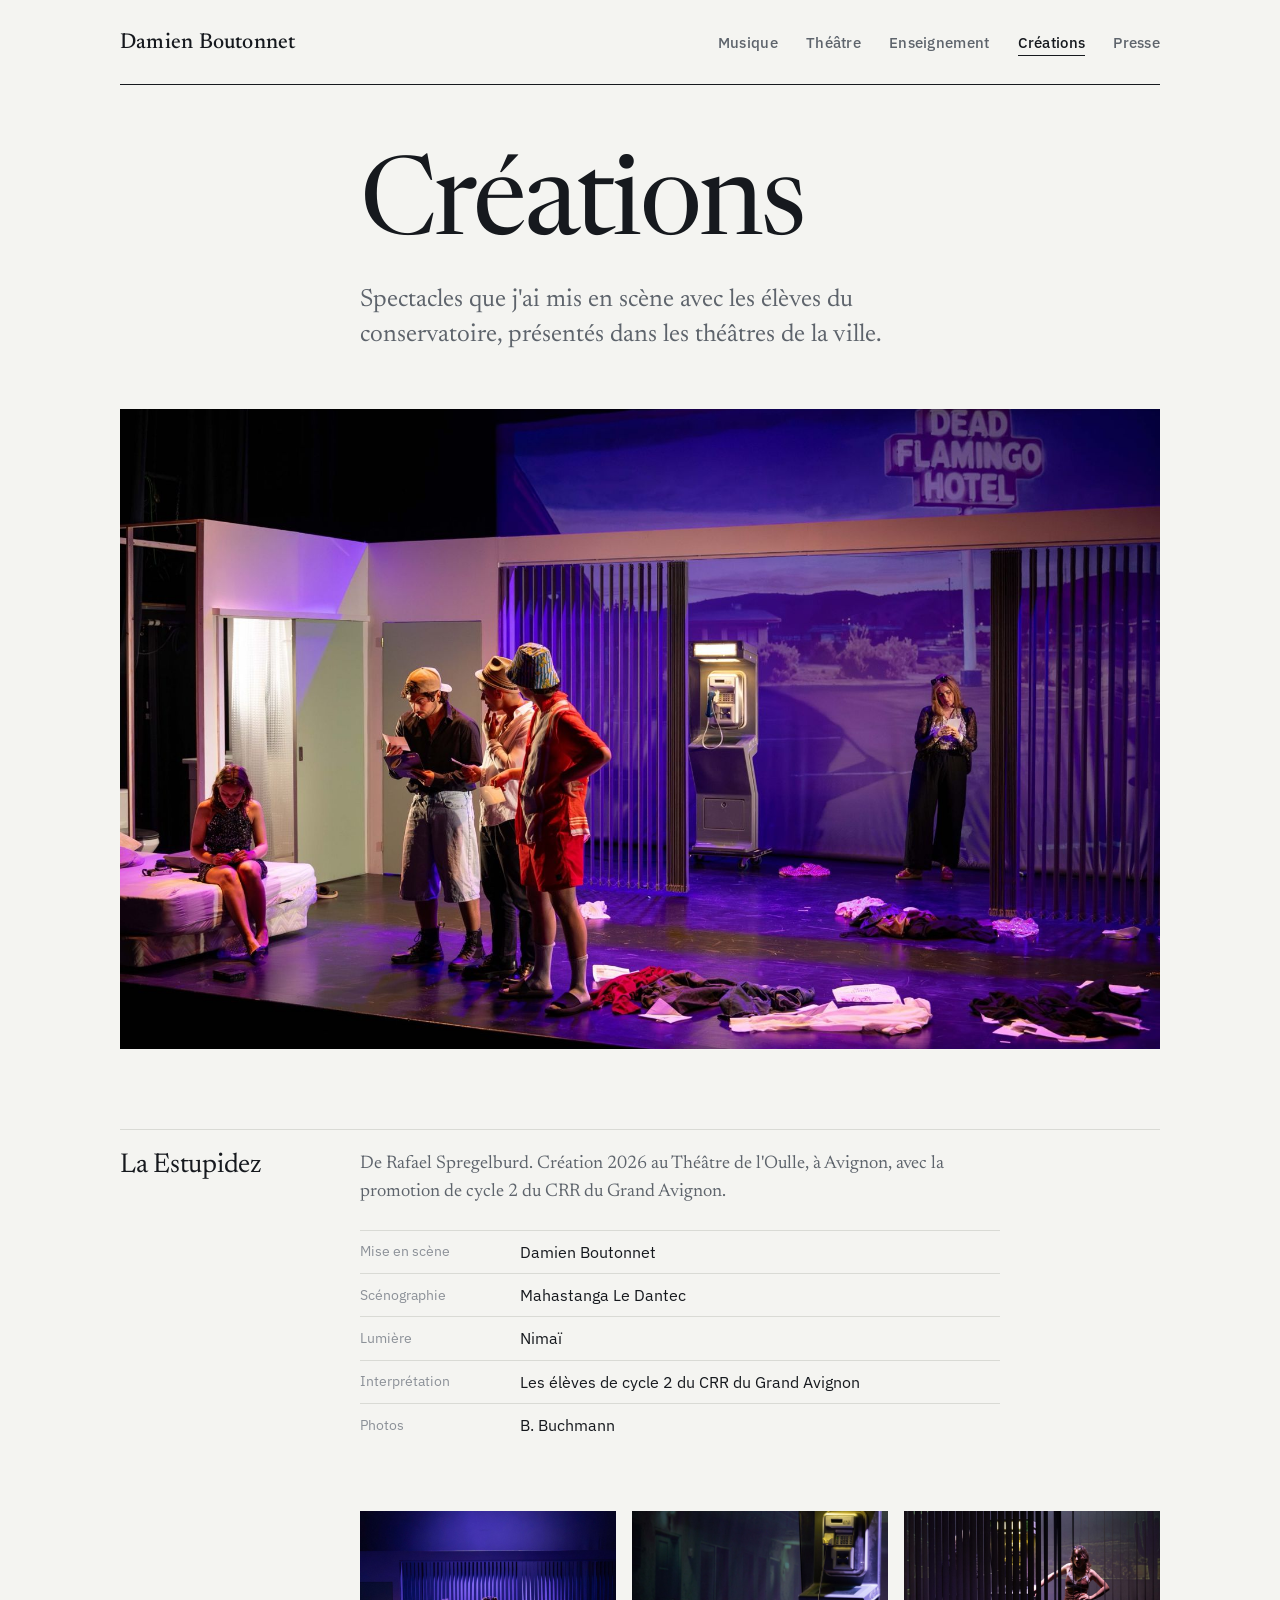
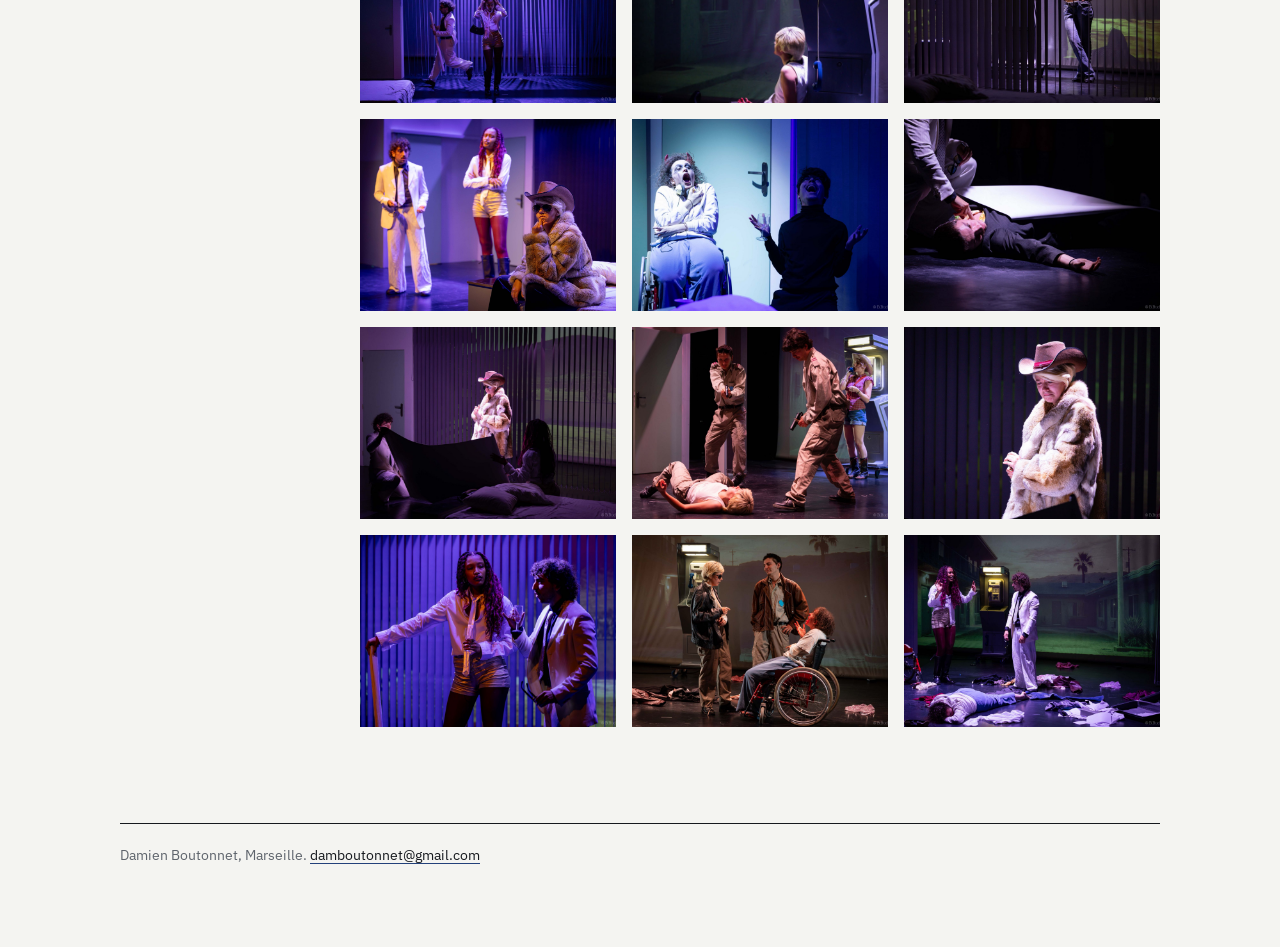
==== creations.html @ 3c7b3a4e "Page Créations : La Estupidez (Théâtre de l'Oulle, 2026) Co-Authored-By: Claude Opus 5.5 <noreply@an" ====
<!doctype html>
<html lang="fr">
<head>
<meta charset="utf-8">
<meta name="viewport" content="width=device-width, initial-scale=1">
<title>Créations | Damien Boutonnet</title>
<meta name="description" content="Mises en scène avec les élèves du CRR du Grand Avignon : La Estupidez de Rafael Spregelburd, Théâtre de l'Oulle, Avignon, 2026.">
<link rel="preconnect" href="https://fonts.googleapis.com">
<link rel="preconnect" href="https://fonts.gstatic.com" crossorigin>
<link href="https://fonts.googleapis.com/css2?family=Newsreader:opsz,wght@6..72,400;6..72,500&family=IBM+Plex+Sans:wght@400;500;600&display=swap" rel="stylesheet">
<link rel="stylesheet" href="style.css?v=3">
</head>
<body>
<main class="page">

<nav class="nav" aria-label="Menu principal">
  <a class="home" href="./">Damien Boutonnet</a>
  <ul>
    <li><a href="./">Musique</a></li>
    <li><a href="theatre.html">Théâtre</a></li>
    <li><a href="enseignant.html">Enseignement</a></li>
    <li><a href="creations.html" aria-current="page">Créations</a></li>
    <li><a href="presse.html">Presse</a></li>
  </ul>
</nav>

<h1 class="page-title">Créations</h1>
<p class="lede">Spectacles que j'ai mis en scène avec les élèves du conservatoire, présentés dans les théâtres de la ville.</p>
<figure class="hero"><img src="img/estupidez/motel.jpg" alt="La Estupidez : vue d'ensemble du décor, un motel avec l'enseigne Dead Flamingo Hotel, une cabine téléphonique et des stores."></figure>

<section aria-labelledby="estupidez">
  <h2 id="estupidez">La Estupidez</h2>
  <p class="section-note">De Rafael Spregelburd. Création 2026 au Théâtre de l'Oulle, à Avignon, avec la promotion de cycle 2 du CRR du Grand Avignon.</p>
  <dl class="credits-list">
    <div><dt>Mise en scène</dt><dd>Damien Boutonnet</dd></div>
    <div><dt>Scénographie</dt><dd>Mahastanga Le Dantec</dd></div>
    <div><dt>Lumière</dt><dd>Nimaï</dd></div>
    <div><dt>Interprétation</dt><dd>Les élèves de cycle 2 du CRR du Grand Avignon</dd></div>
    <div><dt>Photos</dt><dd>B. Buchmann</dd></div>
  </dl>
  <div class="gallery-natural three">
    <figure><img src="img/estupidez/stores-course.jpg" alt="L'homme en costume blanc traverse la scène en courant devant les stores, une jeune femme au centre." loading="lazy"></figure>
    <figure><img src="img/estupidez/cabine.jpg" alt="Un personnage blond assis au pied d'une cabine téléphonique éclairée." loading="lazy"></figure>
    <figure><img src="img/estupidez/stores.jpg" alt="Une jeune femme vue à travers des stores, devant une projection de désert." loading="lazy"></figure>
    <figure><img src="img/estupidez/trio-chapeau.jpg" alt="Trois personnages, au premier plan une femme en manteau de fourrure et chapeau de cowboy." loading="lazy"></figure>
    <figure><img src="img/estupidez/cri.jpg" alt="Une comédienne crie dans un fauteuil roulant, un garçon rit à côté d'elle." loading="lazy"></figure>
    <figure><img src="img/estupidez/sol.jpg" alt="Un homme allongé au sol sous un rayon de lumière." loading="lazy"></figure>
    <figure><img src="img/estupidez/drap.jpg" alt="Deux comédiens tendent un drap noir devant le personnage en manteau de fourrure." loading="lazy"></figure>
    <figure><img src="img/estupidez/armes.jpg" alt="Deux policiers braquent une arme, au fond une jeune femme téléphone." loading="lazy"></figure>
    <figure><img src="img/estupidez/manteau.jpg" alt="Le personnage en manteau de fourrure et chapeau de cowboy, en larmes." loading="lazy"></figure>
    <figure><img src="img/estupidez/stores-duo.jpg" alt="Un duo, verres à la main, devant des stores éclairés en bleu." loading="lazy"></figure>
    <figure><img src="img/estupidez/fauteuil.jpg" alt="Trois personnages devant la cabine téléphonique, l'une en fauteuil roulant." loading="lazy"></figure>
    <figure><img src="img/estupidez/chaos.jpg" alt="Une dispute dans le décor du motel, vêtements éparpillés au sol." loading="lazy"></figure>
  </div>
</section>

<footer>
  <p>Damien Boutonnet, Marseille. <a href="mailto:damboutonnet@gmail.com">damboutonnet@gmail.com</a></p>
</footer>

</main>
</body>
</html>
---- style.css ----
/* Damien Boutonnet : version plus éditoriale */
:root {
  --paper: #f4f4f1;
  --ink: #16191e;
  --soft: #5e646c;
  --faint: #8c9198;
  --line: #d9dad5;
  --accent: #23417a;
  --serif: "Newsreader", "Iowan Old Style", Georgia, serif;
  --sans: "IBM Plex Sans", system-ui, sans-serif;
}
@media (prefers-color-scheme: dark) {
  :root:not([data-theme="light"]) {
    --paper: #14161a;
    --ink: #e9e8e4;
    --soft: #a3a7ad;
    --faint: #7b8087;
    --line: #2b2e34;
    --accent: #9db6e8;
  }
}
* { box-sizing: border-box; }
html { -webkit-text-size-adjust: 100%; }
body {
  margin: 0;
  background: var(--paper);
  color: var(--ink);
  font-family: var(--sans);
  font-size: 1rem;
  line-height: 1.65;
  font-feature-settings: "kern", "liga";
}
a { color: var(--ink); text-decoration-color: var(--accent); text-underline-offset: 0.22em; text-decoration-thickness: 1px; }
a:hover { color: var(--accent); }
a:focus-visible { outline: 2px solid var(--accent); outline-offset: 3px; }
.page { max-width: 68rem; margin: 0 auto; padding: 0 1.5rem 5rem; }

/* Menu : une ligne fine, le nom en capitales espacées */
.nav {
  display: flex; flex-wrap: wrap; align-items: baseline; gap: 0.4rem 2rem;
  padding: 1.6rem 0 1.4rem; margin-bottom: 4.5rem;
  border-bottom: 1px solid var(--ink);
}
.nav .home {
  margin-right: auto;
  font-family: var(--serif); font-size: 1.35rem; font-weight: 500; letter-spacing: 0.01em;
  text-decoration: none; color: var(--ink);
}
.nav ul { list-style: none; display: flex; flex-wrap: wrap; gap: 0.3rem 1.75rem; margin: 0; padding: 0; }
.nav ul a { text-decoration: none; color: var(--soft); font-size: 0.92rem; font-weight: 500; letter-spacing: 0.02em; }
.nav ul a:hover { color: var(--ink); }
.nav ul a[aria-current="page"] { color: var(--ink); border-bottom: 1px solid var(--ink); padding-bottom: 0.2rem; }

/* Titres de page : grand serif, interligne serré */
.page-title, .name {
  margin: 0;
  font-family: var(--serif); font-weight: 400;
  font-size: clamp(3.4rem, 9vw, 6.8rem); line-height: 0.95; letter-spacing: -0.025em;
}
.name span { display: block; }
.lede, .roles {
  margin: 1.5rem 0 0; max-width: 34rem;
  font-family: var(--serif); font-size: clamp(1.25rem, 2.4vw, 1.55rem); line-height: 1.4; font-weight: 400;
  color: var(--soft);
}
@media (min-width: 60rem) {
  .page-title, .lede { margin-left: 15rem; }
}

/* Photos : pleine largeur de colonne, légendes discrètes */
.hero { margin: 3.5rem 0 0; }
.hero img { display: block; width: 100%; height: auto; max-height: 40rem; object-fit: cover; }
section .hero { margin-top: 2.5rem; }

/* Sections : titre dans la marge gauche, contenu à droite */
section { margin-top: 5rem; padding-top: 1.25rem; border-top: 1px solid var(--line); }
@media (min-width: 60rem) {
  section { display: grid; grid-template-columns: 13rem minmax(0, 1fr); column-gap: 2rem; align-items: start; }
  section > * { grid-column: 2; }
  section > h2 { grid-column: 1; grid-row: 1 / span 40; position: sticky; top: 1.5rem; }
}
h2 {
  margin: 0 0 1.5rem;
  font-family: var(--serif); font-weight: 400; font-size: 1.7rem; line-height: 1.15; letter-spacing: -0.01em;
}
h3 { margin: 2.25rem 0 0.6rem; font-family: var(--serif); font-weight: 500; font-size: 1.35rem; line-height: 1.2; }

/* Chronologies */
.timeline { list-style: none; margin: 0; padding: 0; }
.timeline li { display: grid; grid-template-columns: 8rem minmax(0, 1fr); gap: 1.5rem; padding: 0.9rem 0; }
.timeline li + li { border-top: 1px solid var(--line); }
.when { font-size: 0.85rem; letter-spacing: 0.03em; color: var(--faint); font-feature-settings: "tnum"; padding-top: 0.15rem; }
.what strong { font-weight: 600; }
.what p { margin: 0.25rem 0 0; color: var(--soft); max-width: 40rem; }
@media (max-width: 36rem) { .timeline li { grid-template-columns: 1fr; gap: 0.1rem; } }

.plain { margin: 0; padding: 0; list-style: none; }
.plain li { padding: 0.7rem 0; border-top: 1px solid var(--line); }
.plain li:first-child { border-top: 0; }
.plain li p { margin: 0.2rem 0 0; color: var(--soft); }

.section-note { margin: 0 0 1.5rem; max-width: 40rem; color: var(--soft); font-family: var(--serif); font-size: 1.15rem; line-height: 1.5; }
.project { margin: 0 0 2rem; max-width: 40rem; }
.project h3 { margin-top: 0; }
.project p { margin: 0 0 0.75rem; }

.side-photo { margin: 0.5rem 0 2.5rem; }
.side-photo img { display: block; width: min(100%, 26rem); height: auto; }

.gallery, .gallery-natural { display: grid; grid-template-columns: 1fr 1fr; gap: 1rem; margin-top: 2rem; align-items: start; }
.gallery figure, .gallery-natural figure { margin: 0; }
.gallery img { display: block; width: 100%; height: auto; aspect-ratio: 4 / 5; object-fit: cover; }
.gallery-natural .wide { grid-column: 1 / -1; }
.gallery-natural img { display: block; width: 100%; height: auto; }
@media (min-width: 46rem) { .gallery-natural.three { grid-template-columns: repeat(3, 1fr); } }
.gallery-natural.three figure:not(.wide) img { aspect-ratio: 4 / 3; object-fit: cover; }
figcaption, .credit { margin-top: 0.4rem; font-size: 0.8rem; letter-spacing: 0.02em; color: var(--faint); }

/* Page Enseignement : en-tête avec portrait */
header { margin-bottom: 1rem; }
.head-grid { display: grid; gap: 2.5rem; }
@media (min-width: 52rem) { .head-grid { grid-template-columns: minmax(0, 1fr) 18rem; align-items: end; } }
.portrait { margin: 0; width: min(100%, 18rem); }
.portrait img { display: block; width: 100%; height: auto; aspect-ratio: 900 / 1348; object-fit: cover; filter: grayscale(1) contrast(1.05); }
.intro { margin-top: 3rem; max-width: 40rem; }
.intro p { margin: 0 0 1rem; }
@media (min-width: 60rem) { .intro, .titles { margin-left: 15rem; } }
.titles { list-style: none; margin: 2rem 0 0; padding: 1.25rem 0 0; border-top: 1px solid var(--ink); max-width: 40rem; }
.titles li { padding: 0.35rem 0; font-family: var(--serif); font-size: 1.15rem; line-height: 1.4; }
.titles strong { font-weight: 500; }

.guests { margin: 1rem 0 0; padding: 1.25rem 0 1.25rem 1.25rem; border-left: 1px solid var(--accent); max-width: 40rem; }
.guests p { margin: 0; }
.guests-note { margin-top: 0.75rem !important; color: var(--soft); }

/* Revue de presse */
.clip { margin: 1rem 0 0.25rem; }
.clip a { display: inline-block; }
.clip img { display: block; max-width: min(100%, 24rem); max-height: 30rem; width: auto; height: auto; background: #fff; box-shadow: 0 1px 0 var(--line), 0 12px 30px -18px rgba(0,0,0,0.35); }

footer { margin-top: 6rem; padding-top: 1.25rem; border-top: 1px solid var(--ink); font-size: 0.88rem; color: var(--soft); }
footer p { margin: 0; }
@media (min-width: 60rem) { .titles { margin-left: 15rem; } }

/* Fiche technique d'un spectacle */
.credits-list { margin: 0 0 2rem; padding: 0; max-width: 40rem; }
.credits-list div { display: grid; grid-template-columns: 9rem minmax(0, 1fr); gap: 1rem; padding: 0.5rem 0; border-top: 1px solid var(--line); }
.credits-list dt { color: var(--faint); font-size: 0.88rem; padding-top: 0.1rem; }
.credits-list dd { margin: 0; }
@media (max-width: 30rem) { .credits-list div { grid-template-columns: 1fr; gap: 0; } }
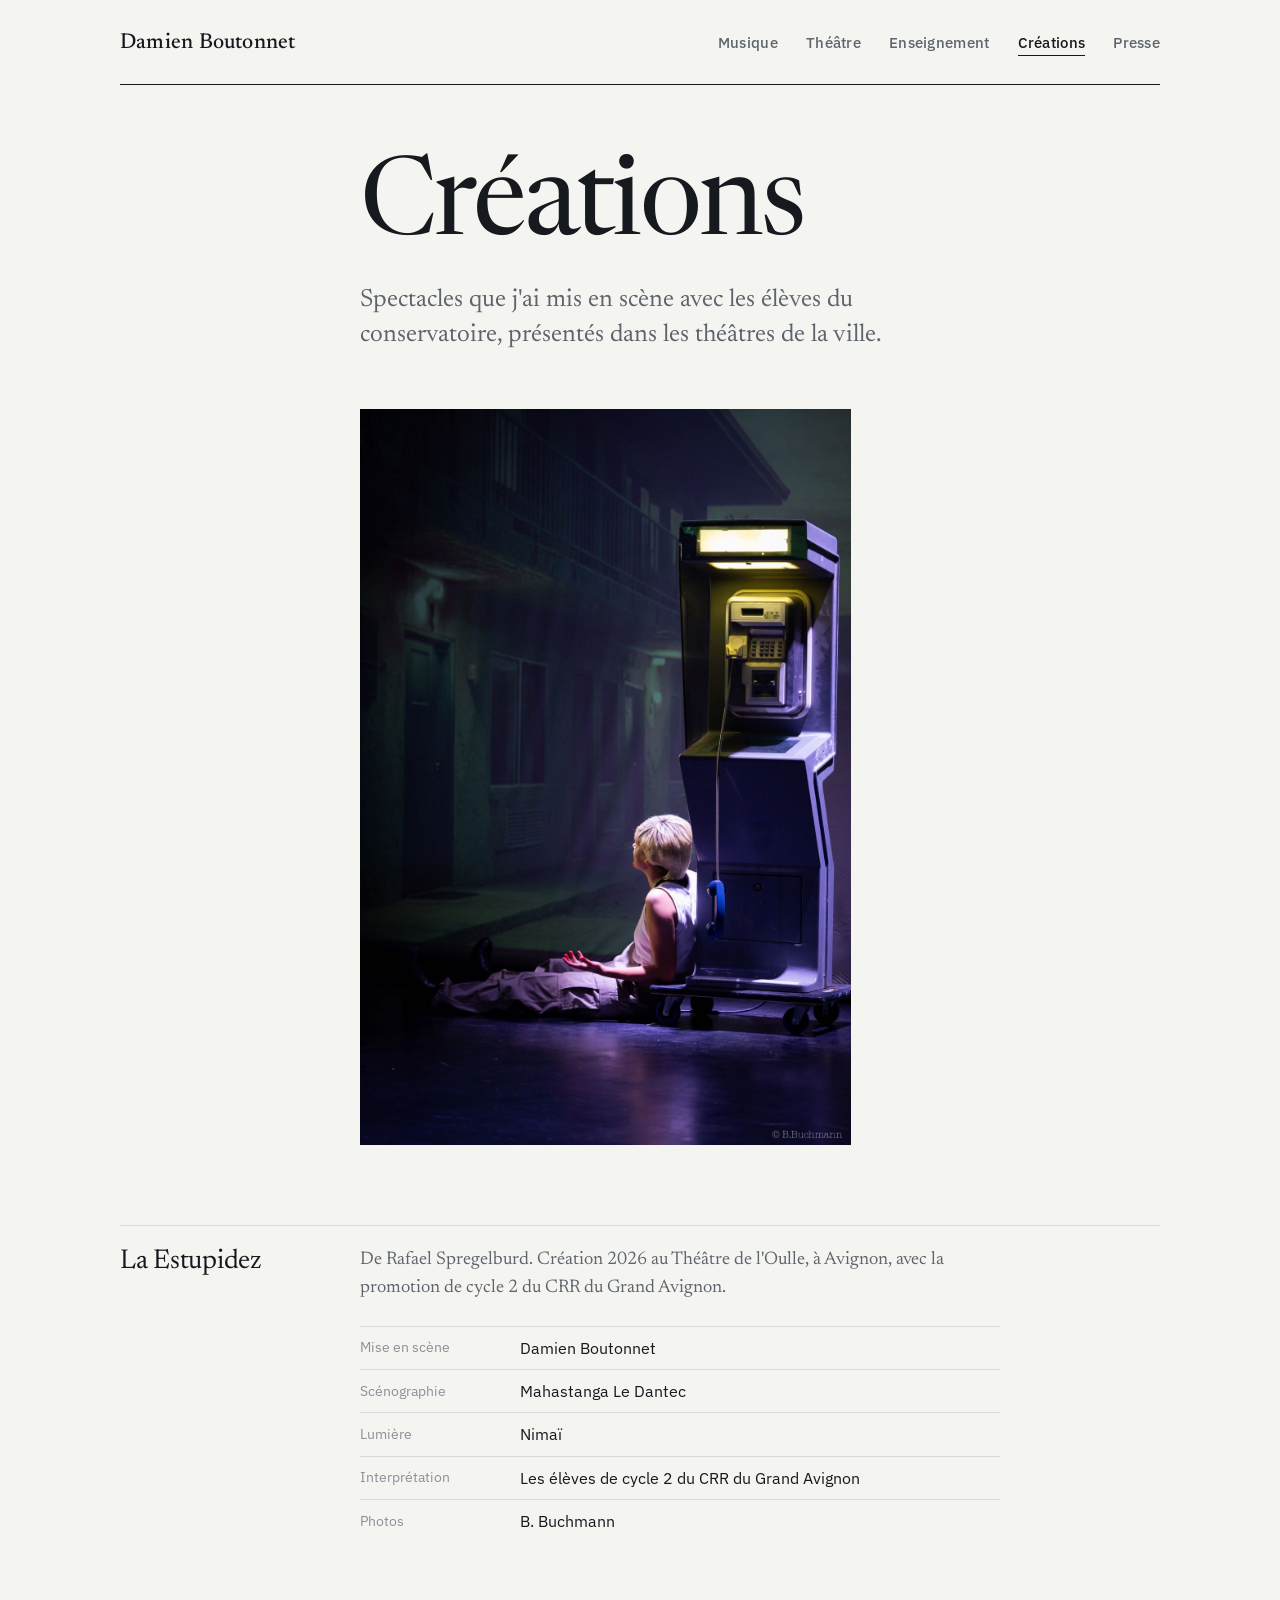
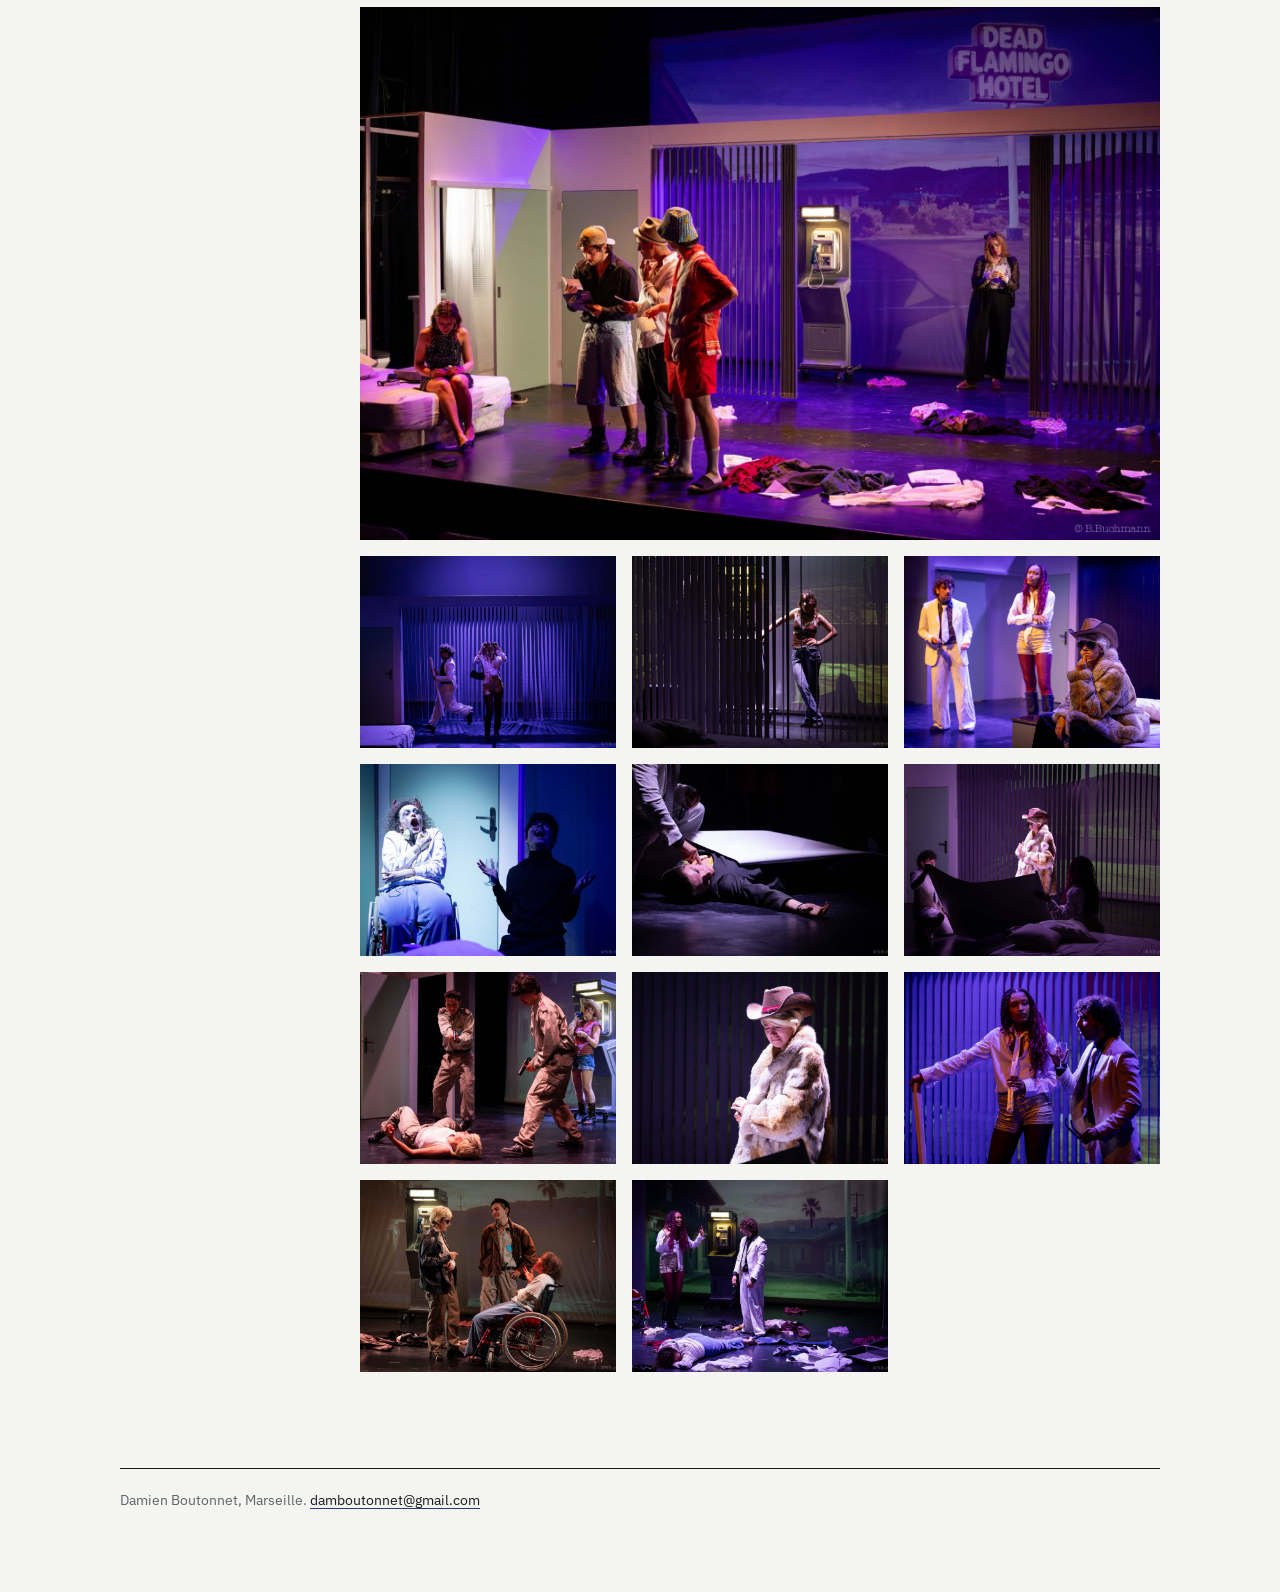
==== commit 9ab07aaf: "Créations : la cabine téléphonique en photo principale Co-Authored-By: Claude Opus 5.5 <noreply@anth" ====
--- a/creations.html
+++ b/creations.html
@@ -8,7 +8,7 @@
 <link rel="preconnect" href="https://fonts.googleapis.com">
 <link rel="preconnect" href="https://fonts.gstatic.com" crossorigin>
 <link href="https://fonts.googleapis.com/css2?family=Newsreader:opsz,wght@6..72,400;6..72,500&family=IBM+Plex+Sans:wght@400;500;600&display=swap" rel="stylesheet">
-<link rel="stylesheet" href="style.css?v=3">
+<link rel="stylesheet" href="style.css?v=5">
 </head>
 <body>
 <main class="page">
@@ -26,7 +26,7 @@
 
 <h1 class="page-title">Créations</h1>
 <p class="lede">Spectacles que j'ai mis en scène avec les élèves du conservatoire, présentés dans les théâtres de la ville.</p>
-<figure class="hero"><img src="img/estupidez/motel.jpg" alt="La Estupidez : vue d'ensemble du décor, un motel avec l'enseigne Dead Flamingo Hotel, une cabine téléphonique et des stores."></figure>
+<figure class="hero hero-cabine"><img src="img/estupidez/cabine.jpg" alt="La Estupidez : un personnage blond assis par terre, adossé à une cabine téléphonique éclairée."></figure>
 
 <section aria-labelledby="estupidez">
   <h2 id="estupidez">La Estupidez</h2>
@@ -39,8 +39,8 @@
     <div><dt>Photos</dt><dd>B. Buchmann</dd></div>
   </dl>
   <div class="gallery-natural three">
+    <figure class="wide"><img src="img/estupidez/motel.jpg" alt="Vue d'ensemble du décor : un motel avec l'enseigne Dead Flamingo Hotel, une cabine téléphonique et des stores." loading="lazy"></figure>
     <figure><img src="img/estupidez/stores-course.jpg" alt="L'homme en costume blanc traverse la scène en courant devant les stores, une jeune femme au centre." loading="lazy"></figure>
-    <figure><img src="img/estupidez/cabine.jpg" alt="Un personnage blond assis au pied d'une cabine téléphonique éclairée." loading="lazy"></figure>
     <figure><img src="img/estupidez/stores.jpg" alt="Une jeune femme vue à travers des stores, devant une projection de désert." loading="lazy"></figure>
     <figure><img src="img/estupidez/trio-chapeau.jpg" alt="Trois personnages, au premier plan une femme en manteau de fourrure et chapeau de cowboy." loading="lazy"></figure>
     <figure><img src="img/estupidez/cri.jpg" alt="Une comédienne crie dans un fauteuil roulant, un garçon rit à côté d'elle." loading="lazy"></figure>
--- a/style.css
+++ b/style.css
@@ -148,3 +148,5 @@
 .credits-list dt { color: var(--faint); font-size: 0.88rem; padding-top: 0.1rem; }
 .credits-list dd { margin: 0; }
 @media (max-width: 30rem) { .credits-list div { grid-template-columns: 1fr; gap: 0; } }
+.hero-cabine img { width: auto; max-width: 100%; max-height: 46rem; object-fit: contain; }
+@media (min-width: 60rem) { .hero-cabine { margin-left: 15rem; } }
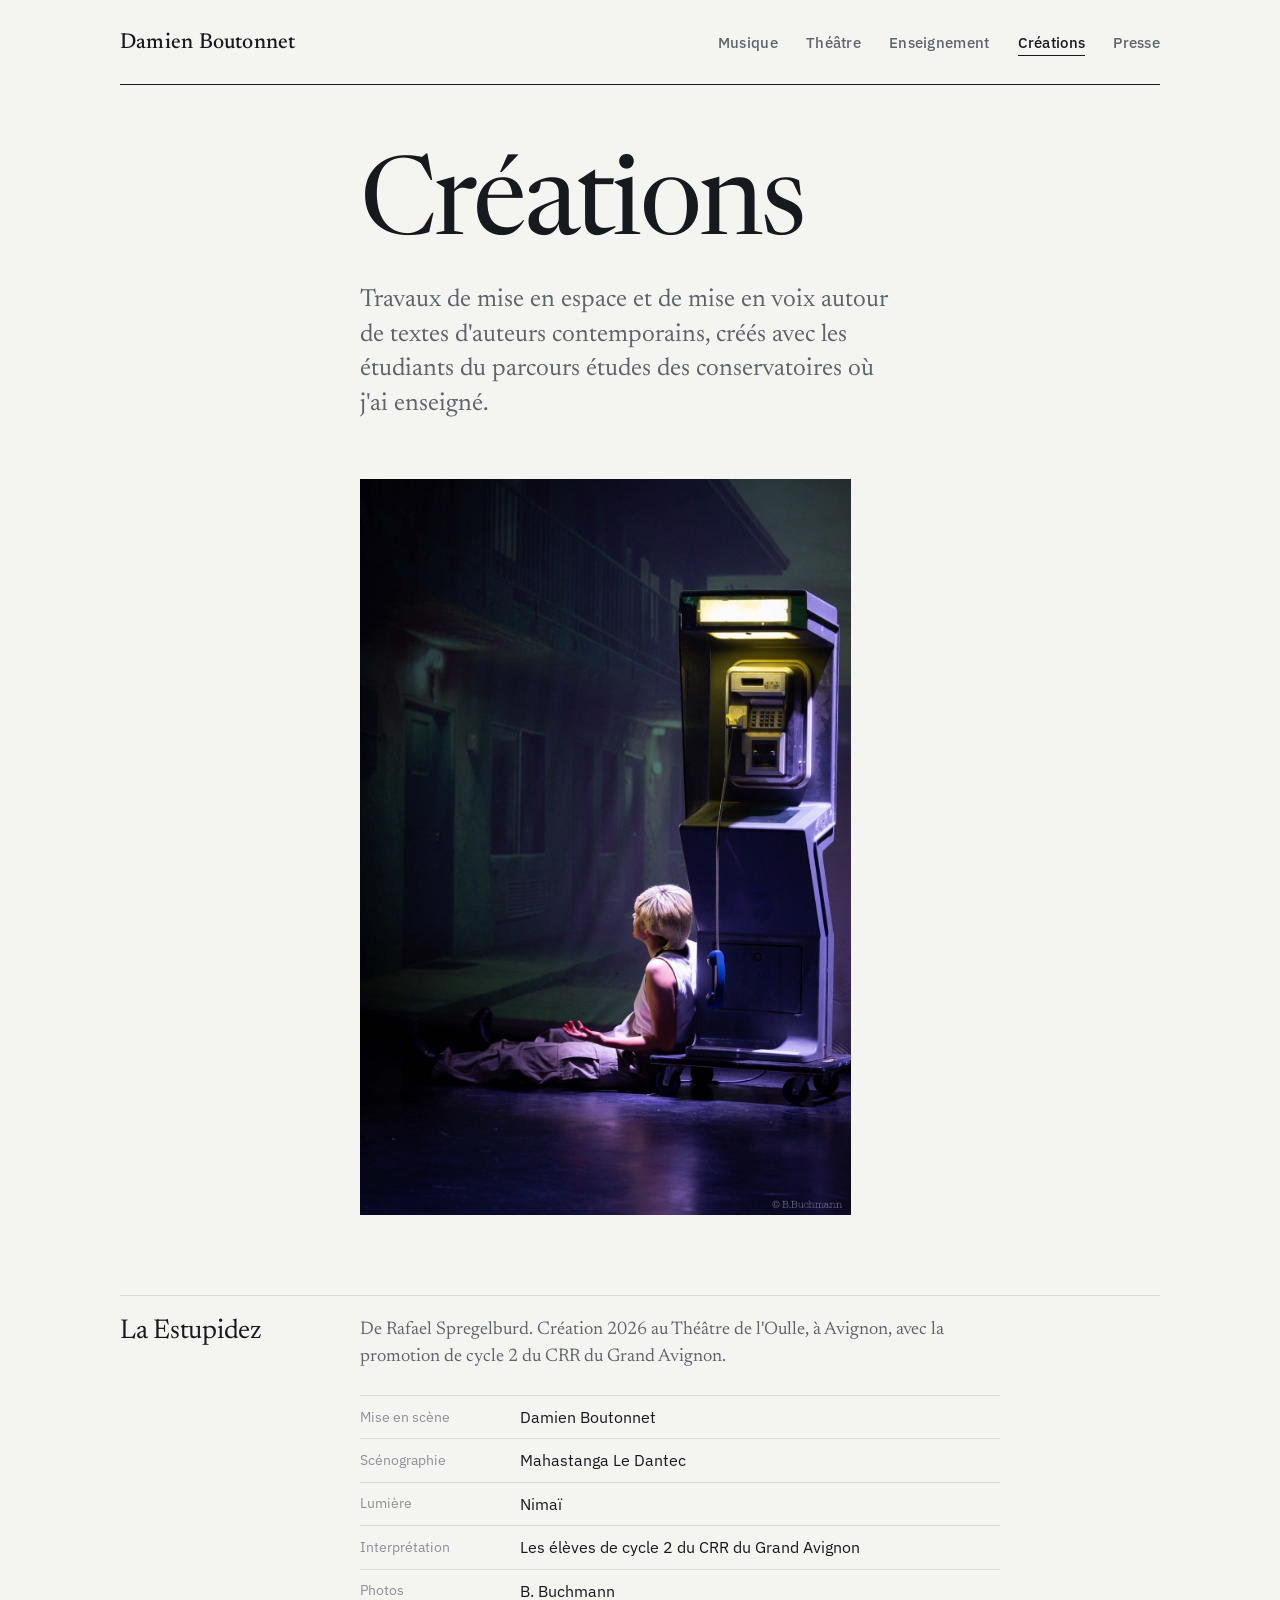
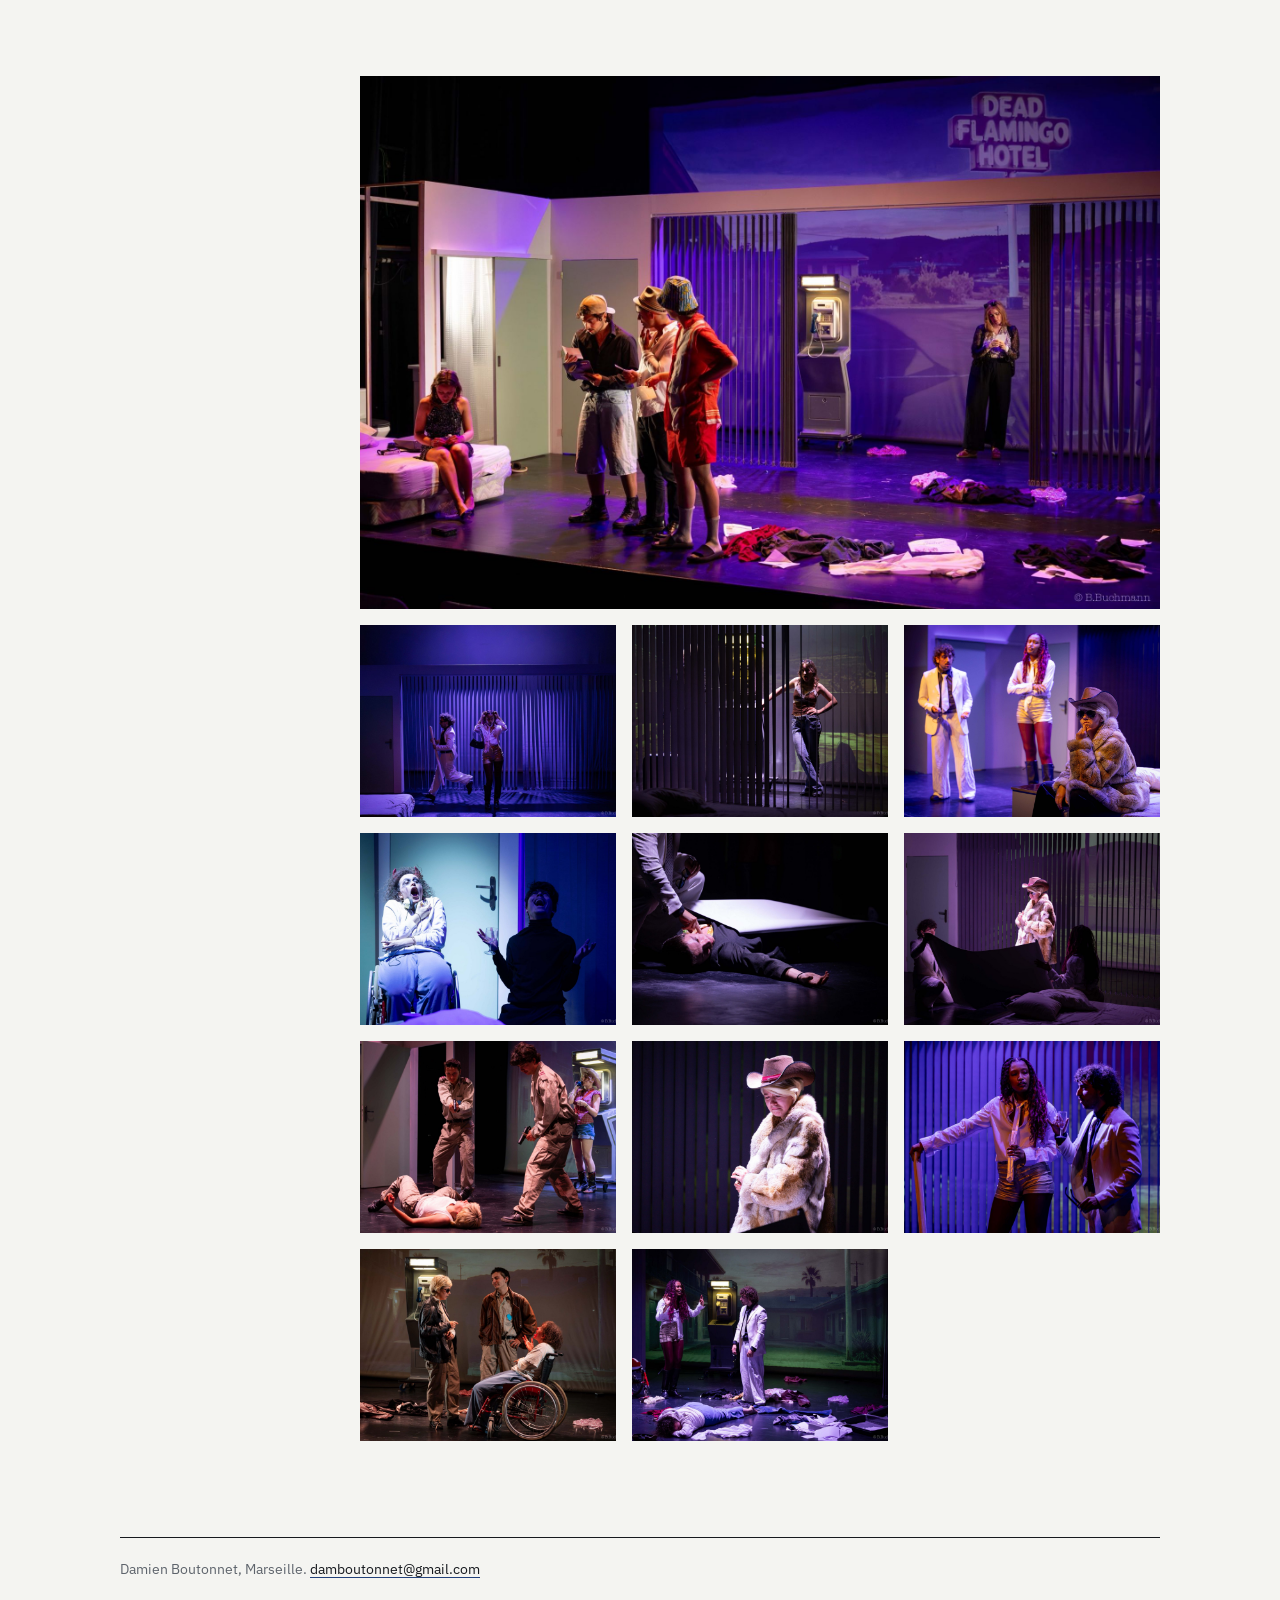
==== commit b8ec3309: "Créations : nouvel intitulé (mise en espace et mise en voix) Co-Authored-By: Claude Opus 5.5 <norepl" ====
--- a/creations.html
+++ b/creations.html
@@ -4,7 +4,7 @@
 <meta charset="utf-8">
 <meta name="viewport" content="width=device-width, initial-scale=1">
 <title>Créations | Damien Boutonnet</title>
-<meta name="description" content="Mises en scène avec les élèves du CRR du Grand Avignon : La Estupidez de Rafael Spregelburd, Théâtre de l'Oulle, Avignon, 2026.">
+<meta name="description" content="Mises en espace et mises en voix de textes d'auteurs contemporains avec les étudiants du parcours études des conservatoires : La Estupidez de Rafael Spregelburd, Théâtre de l'Oulle, Avignon, 2026.">
 <link rel="preconnect" href="https://fonts.googleapis.com">
 <link rel="preconnect" href="https://fonts.gstatic.com" crossorigin>
 <link href="https://fonts.googleapis.com/css2?family=Newsreader:opsz,wght@6..72,400;6..72,500&family=IBM+Plex+Sans:wght@400;500;600&display=swap" rel="stylesheet">
@@ -25,7 +25,7 @@
 </nav>
 
 <h1 class="page-title">Créations</h1>
-<p class="lede">Spectacles que j'ai mis en scène avec les élèves du conservatoire, présentés dans les théâtres de la ville.</p>
+<p class="lede">Travaux de mise en espace et de mise en voix autour de textes d'auteurs contemporains, créés avec les étudiants du parcours études des conservatoires où j'ai enseigné.</p>
 <figure class="hero hero-cabine"><img src="img/estupidez/cabine.jpg" alt="La Estupidez : un personnage blond assis par terre, adossé à une cabine téléphonique éclairée."></figure>
 
 <section aria-labelledby="estupidez">
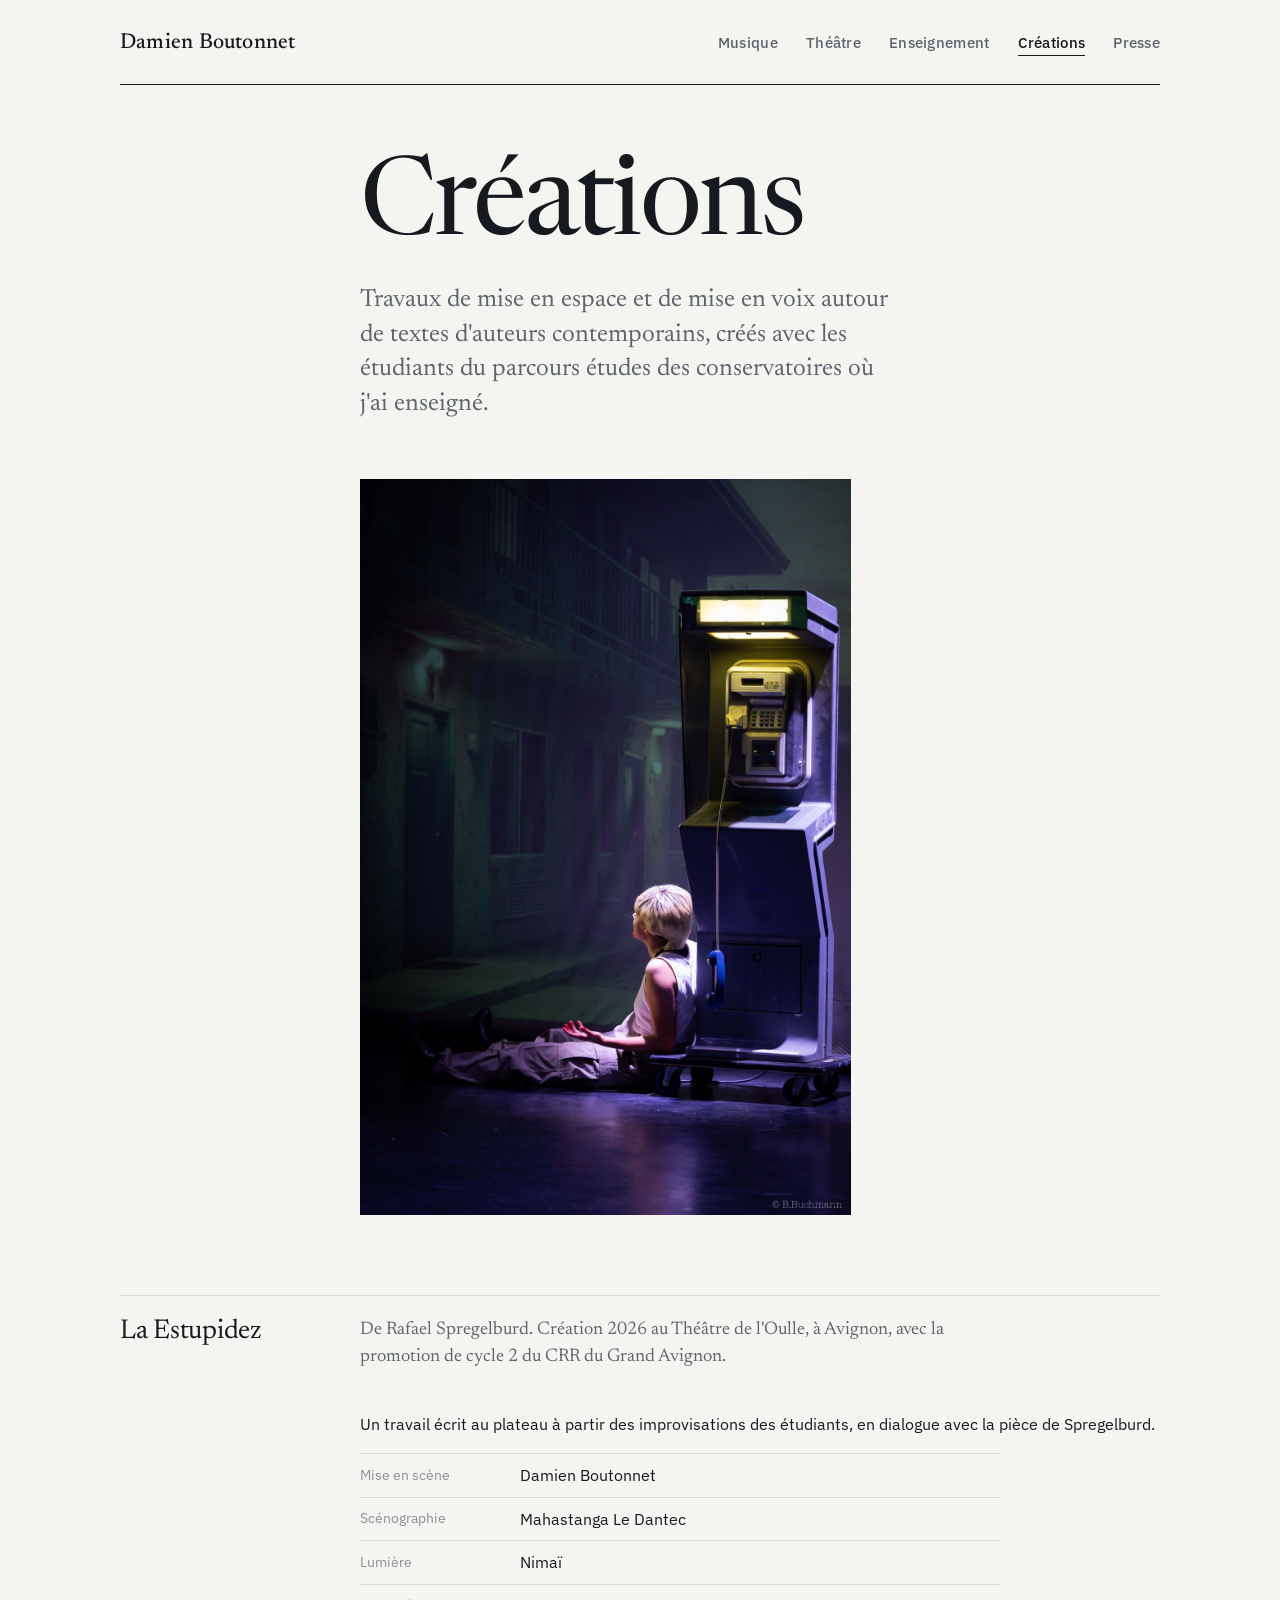
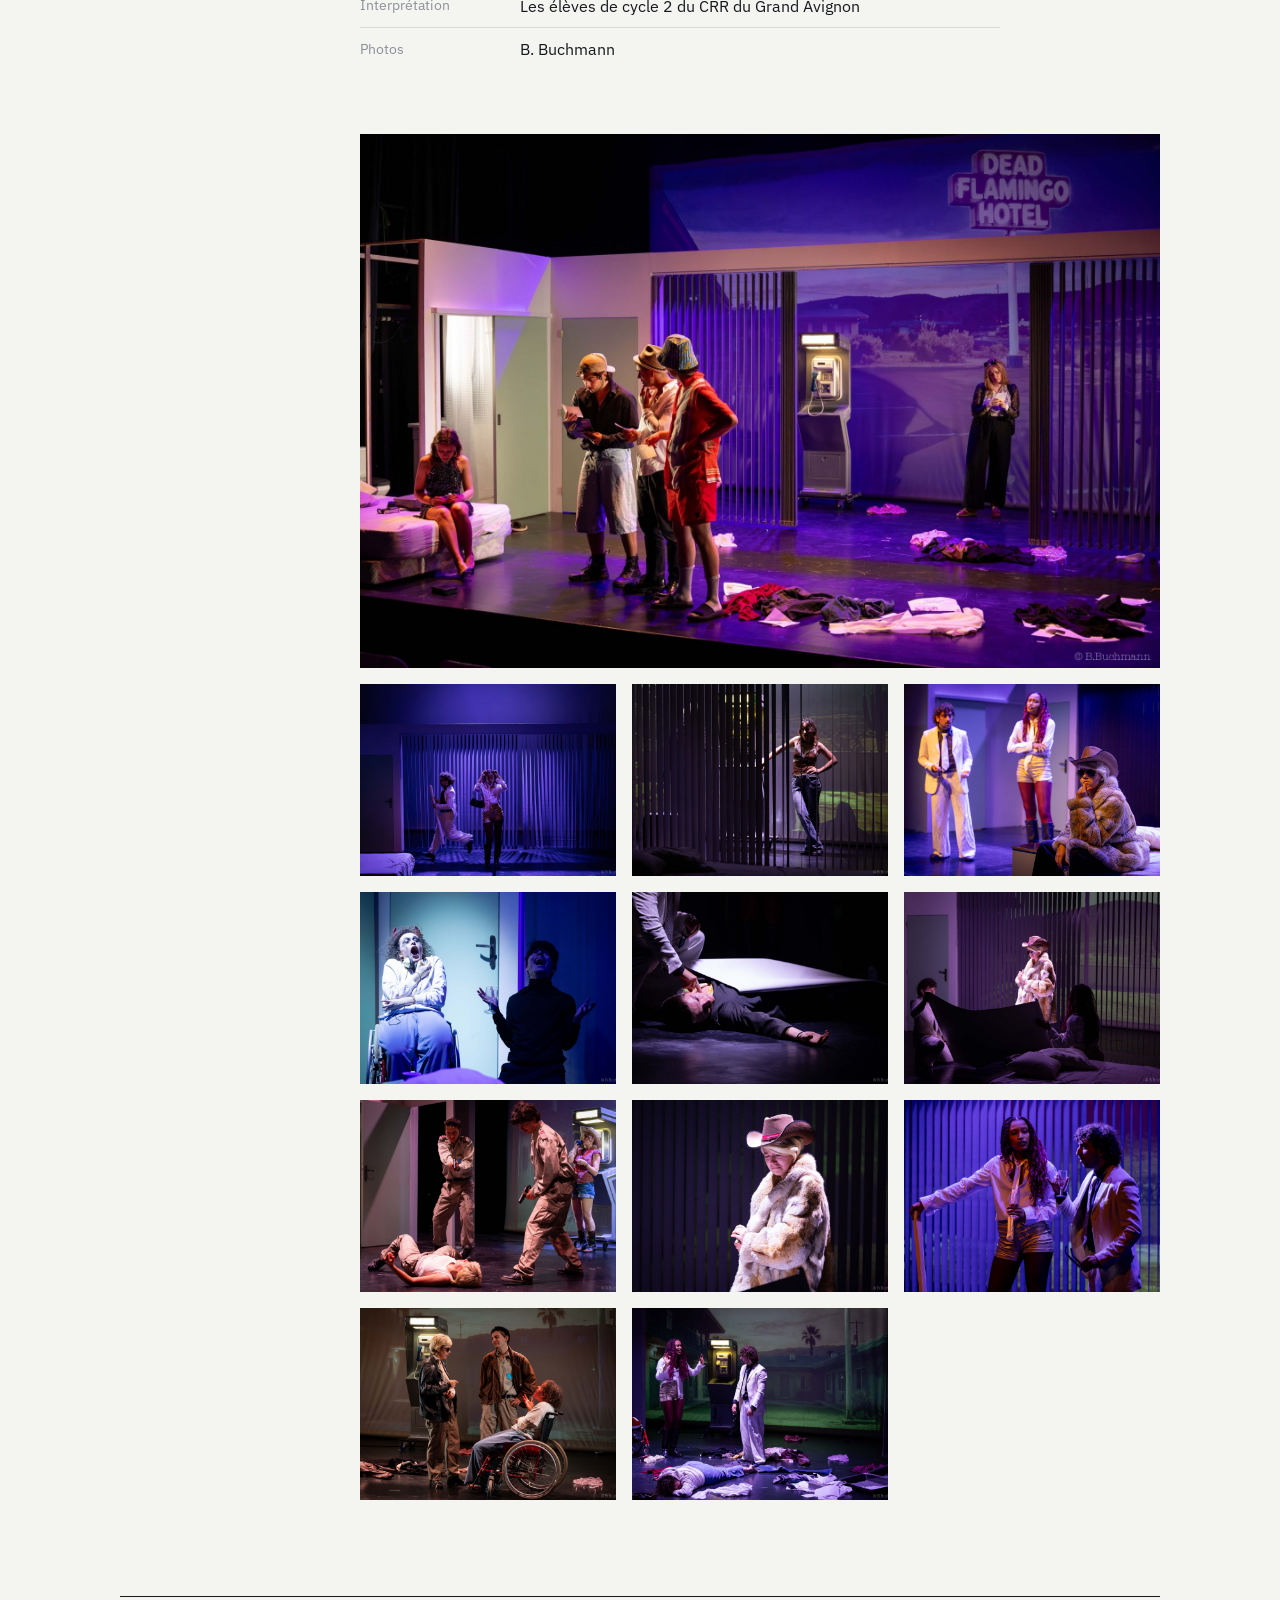
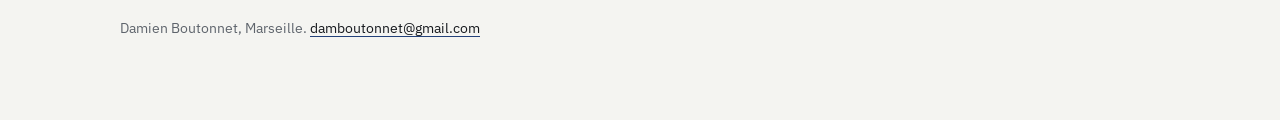
==== commit 9a7adf8a: "Légendes Décor Sonore (Bat Yam, Graz, Turin) ; La Estupidez : travail à partir d'improvisations Co-A" ====
--- a/creations.html
+++ b/creations.html
@@ -31,6 +31,7 @@
 <section aria-labelledby="estupidez">
   <h2 id="estupidez">La Estupidez</h2>
   <p class="section-note">De Rafael Spregelburd. Création 2026 au Théâtre de l'Oulle, à Avignon, avec la promotion de cycle 2 du CRR du Grand Avignon.</p>
+  <p>Un travail écrit au plateau à partir des improvisations des étudiants, en dialogue avec la pièce de Spregelburd.</p>
   <dl class="credits-list">
     <div><dt>Mise en scène</dt><dd>Damien Boutonnet</dd></div>
     <div><dt>Scénographie</dt><dd>Mahastanga Le Dantec</dd></div>
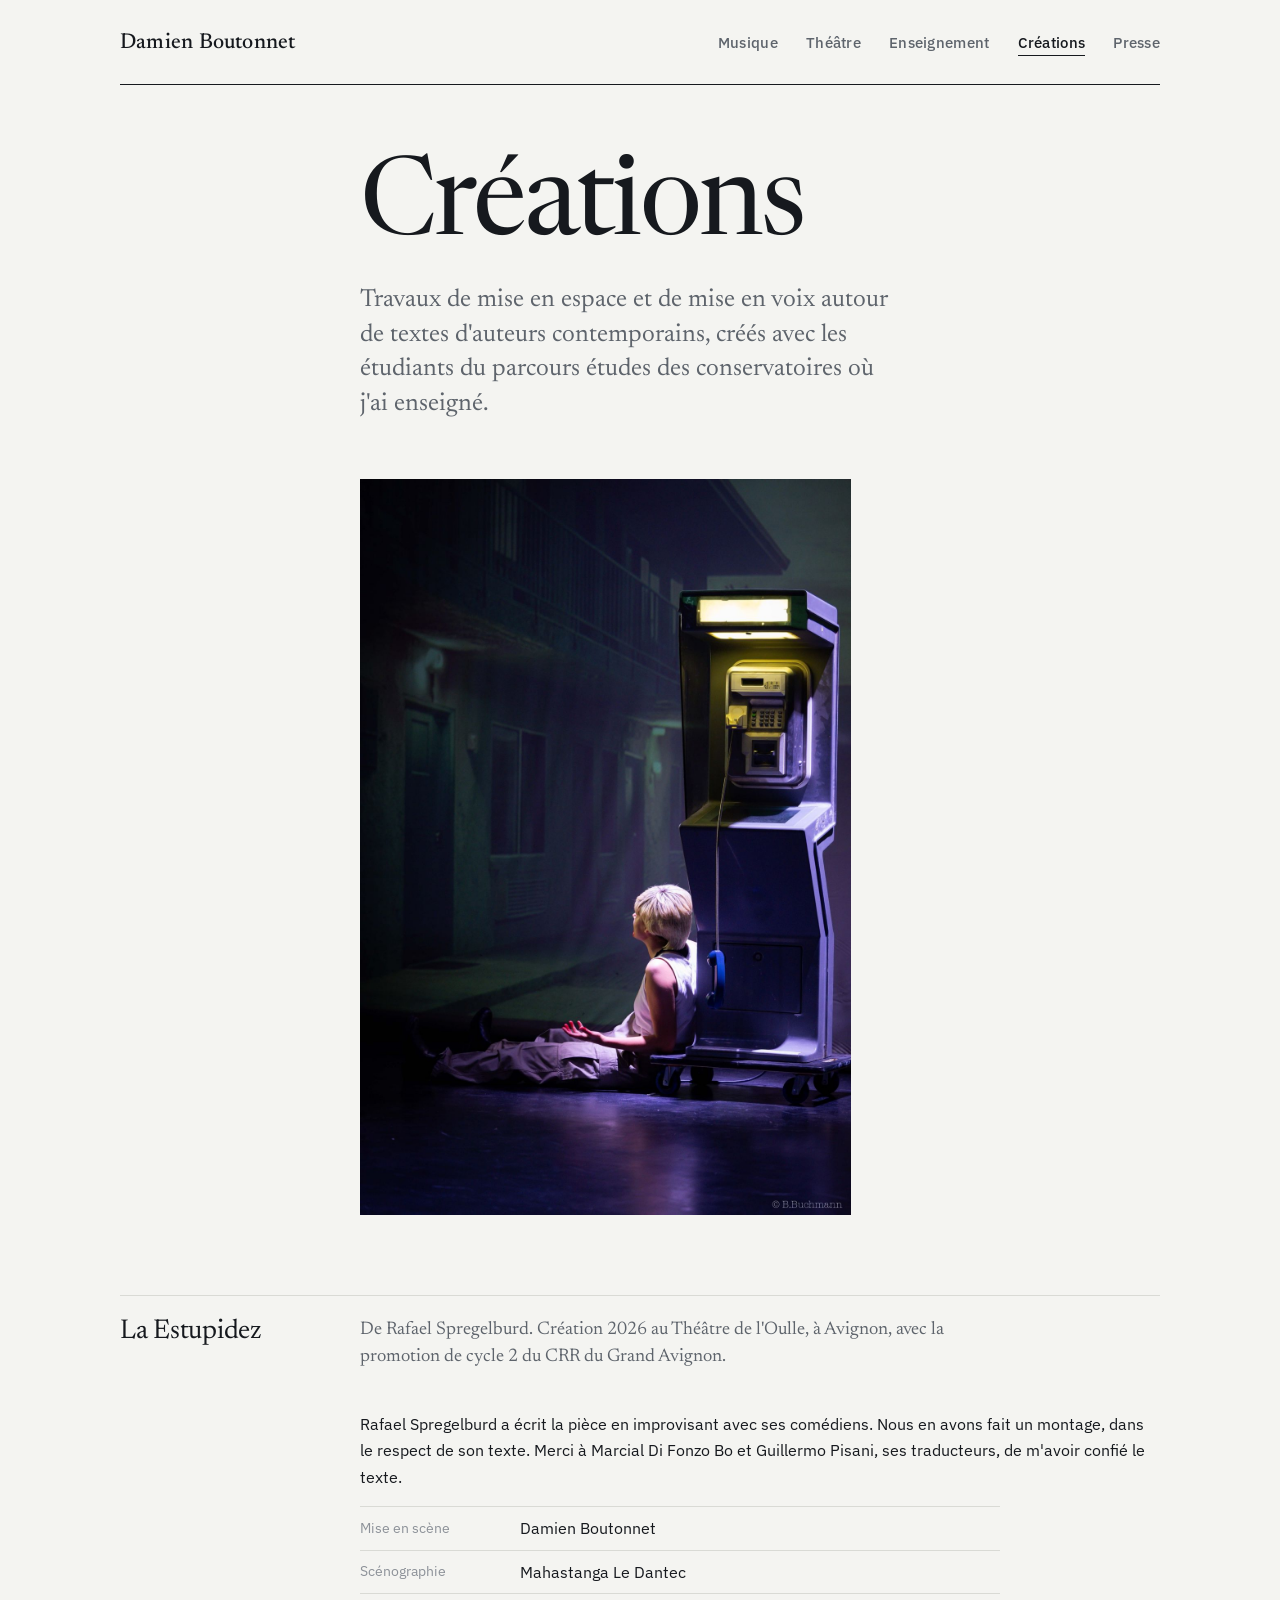
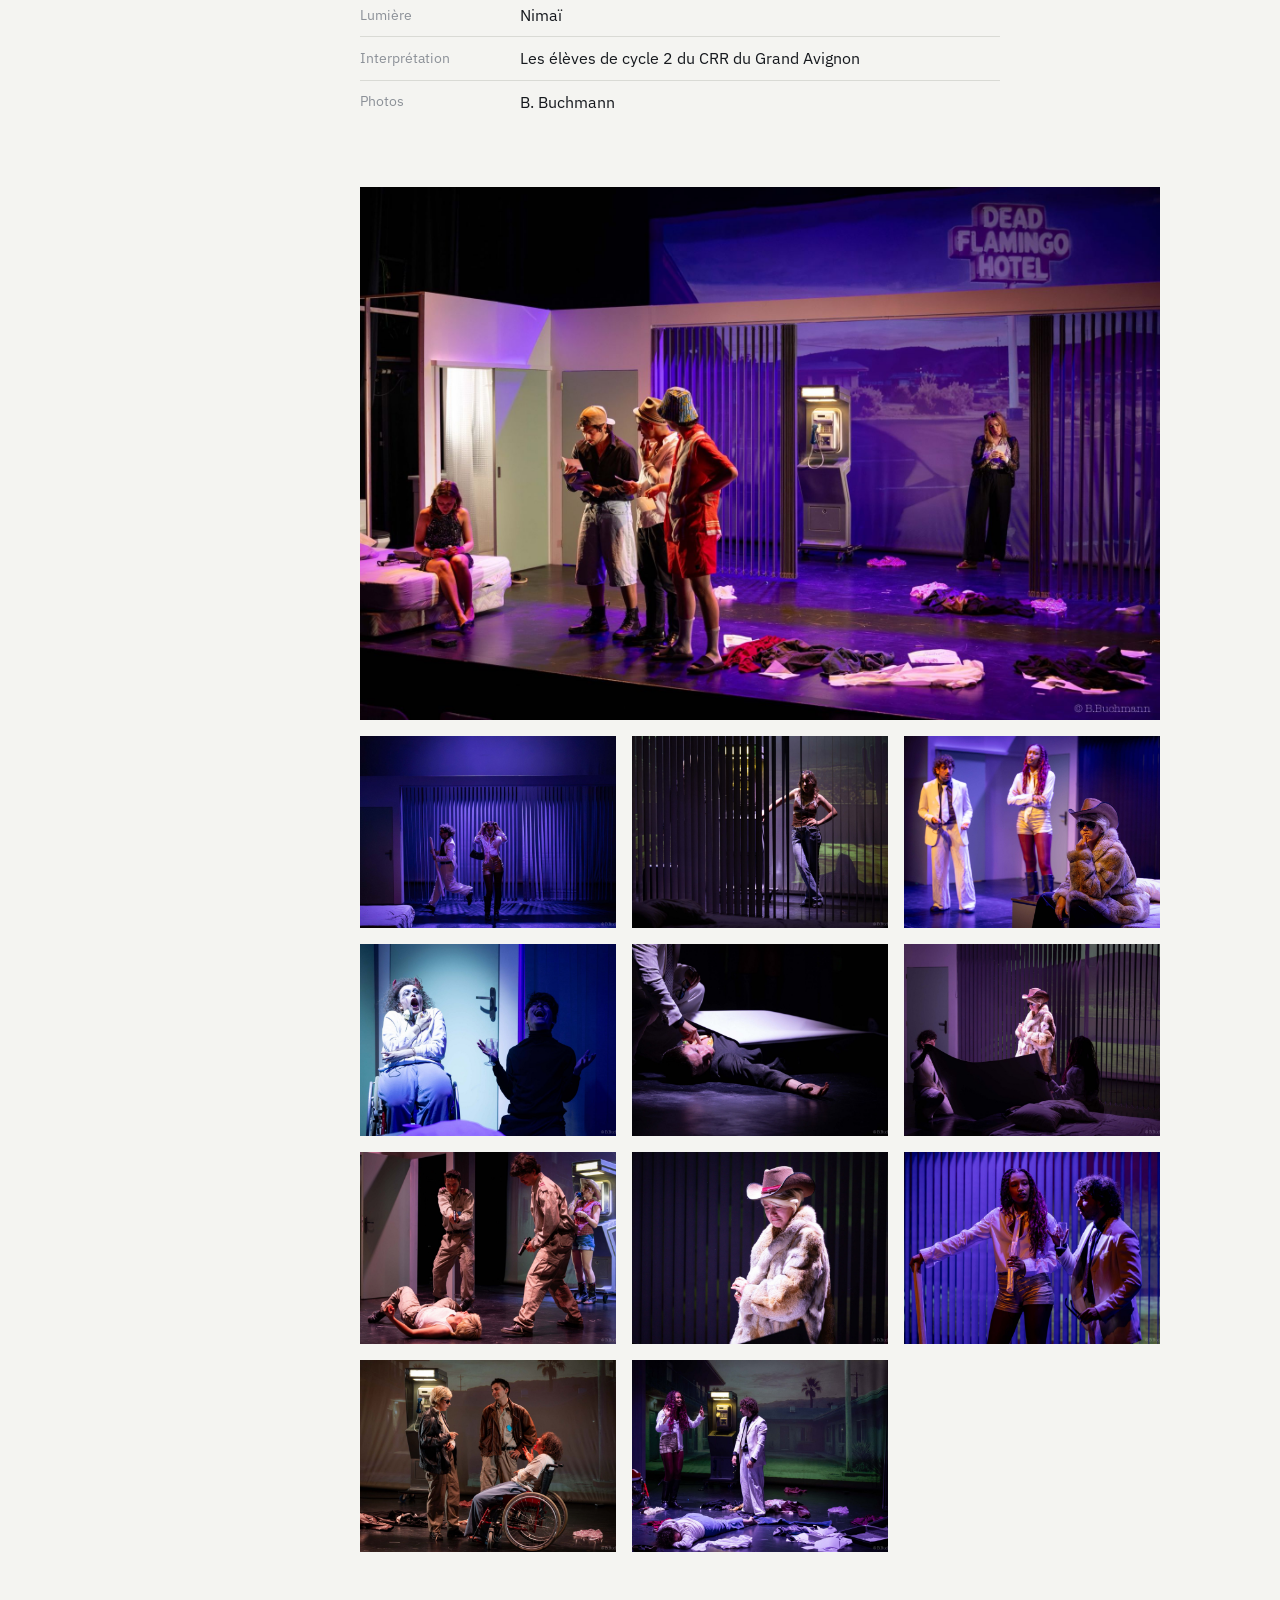
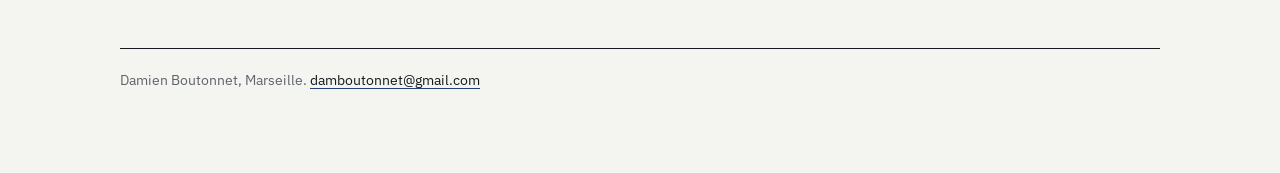
==== commit f7d72a46: "La Estupidez : texte corrigé, remerciements aux traducteurs Co-Authored-By: Claude Opus 5.5 <noreply" ====
--- a/creations.html
+++ b/creations.html
@@ -31,7 +31,7 @@
 <section aria-labelledby="estupidez">
   <h2 id="estupidez">La Estupidez</h2>
   <p class="section-note">De Rafael Spregelburd. Création 2026 au Théâtre de l'Oulle, à Avignon, avec la promotion de cycle 2 du CRR du Grand Avignon.</p>
-  <p>Un travail écrit au plateau à partir des improvisations des étudiants, en dialogue avec la pièce de Spregelburd.</p>
+  <p>Rafael Spregelburd a écrit la pièce en improvisant avec ses comédiens. Nous en avons fait un montage, dans le respect de son texte. Merci à Marcial Di Fonzo Bo et Guillermo Pisani, ses traducteurs, de m'avoir confié le texte.</p>
   <dl class="credits-list">
     <div><dt>Mise en scène</dt><dd>Damien Boutonnet</dd></div>
     <div><dt>Scénographie</dt><dd>Mahastanga Le Dantec</dd></div>
